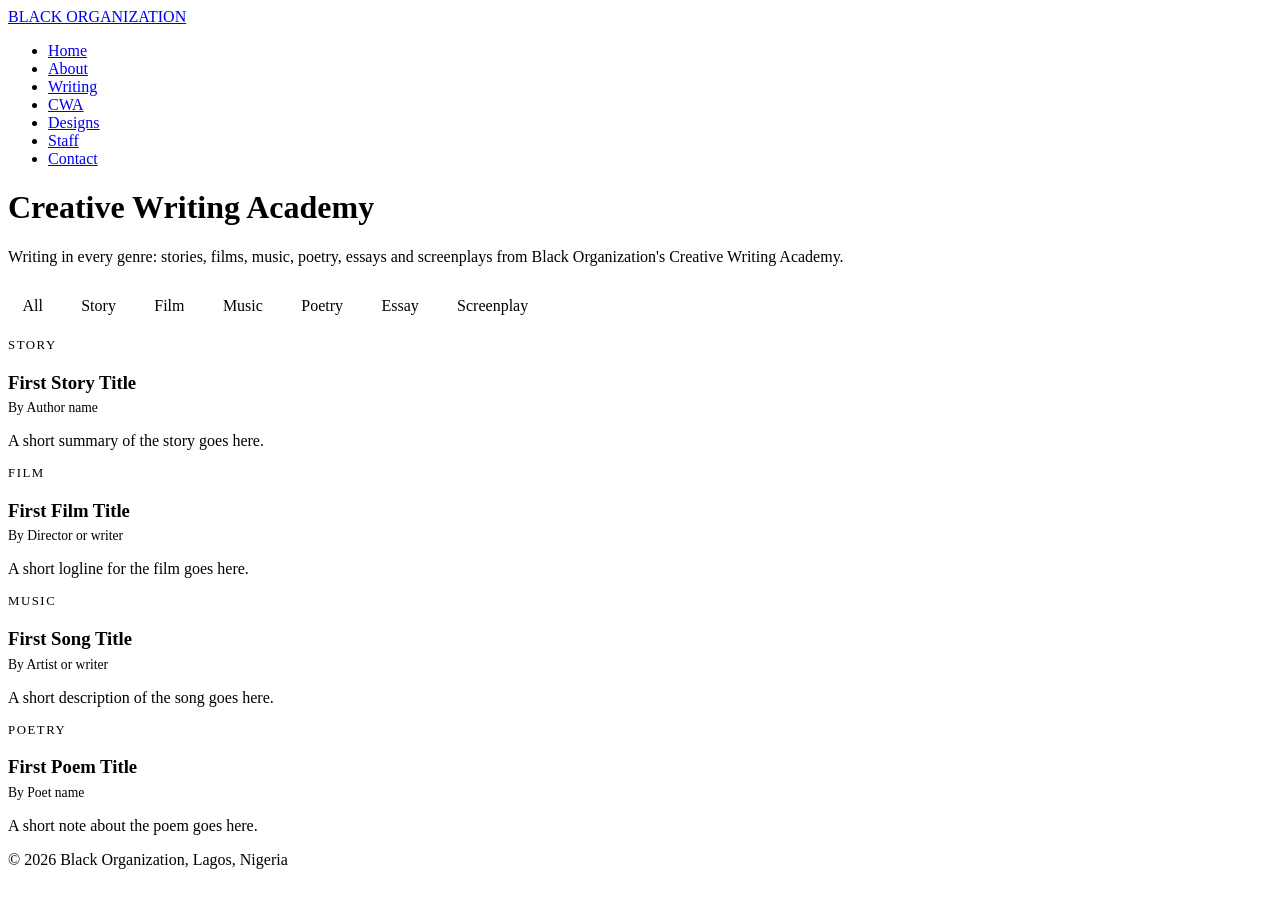
==== index.html @ ad95c4f0 "Add files via upload" ====
<!DOCTYPE html>
<html lang="en">
<head>
  <meta charset="UTF-8">
  <meta name="viewport" content="width=device-width, initial-scale=1.0">
  <meta name="description" content="Creative Writing Academy by Black Organization: stories, films, music, poetry, essays and screenplays.">
  <title>Creative Writing Academy | Black Organization</title>
  <link rel="stylesheet" href="index.css">
</head>
<body>
  <nav>
    <a class="brand" href="../index.html">BLACK ORGANIZATION</a>
    <ul>
      <li><a href="../index.html">Home</a></li>
      <li><a href="../about/">About</a></li>
      <li><a href="../writing/">Writing</a></li>
      <li><a href="./">CWA</a></li>
      <li><a href="../designs/">Designs</a></li>
      <li><a href="../staff/">Staff</a></li>
      <li><a href="../contact/">Contact</a></li>
    </ul>
  </nav>
  <main>
    <h1>Creative Writing Academy</h1>
    <p>Writing in every genre: stories, films, music, poetry, essays and screenplays from Black Organization's Creative Writing Academy.</p>
    <div class="genre-filters" id="genre-filters" role="group" aria-label="Filter by genre"></div>
    <section class="grid" id="works" aria-live="polite"></section>
    <p class="empty" id="empty" hidden>No work in this genre yet.</p>
  </main>
  <footer>&copy; 2026 Black Organization, Lagos, Nigeria</footer>
  <script src="index.js"></script>
</body>
</html>
---- index.css ----
@import url("../index.css");
.genre-filters{display:flex;flex-wrap:wrap;gap:.6rem;margin:1.5rem 0 1rem}
.genre-filters button{background:transparent;color:var(--ivory);border:1px solid var(--gold);padding:.45rem .9rem;border-radius:999px;font:inherit;cursor:pointer}
.genre-filters button[aria-pressed="true"],.genre-filters button:hover{background:var(--gold);color:var(--black)}
.work .genre{color:var(--gold-light);font-size:.8rem;text-transform:uppercase;letter-spacing:.12em;margin-bottom:.4rem}
.work h3{color:var(--gold-light);margin-bottom:.4rem}
.work .by{color:var(--muted);font-size:.85rem;margin-bottom:.6rem}
.empty{color:var(--muted);margin-top:1rem}
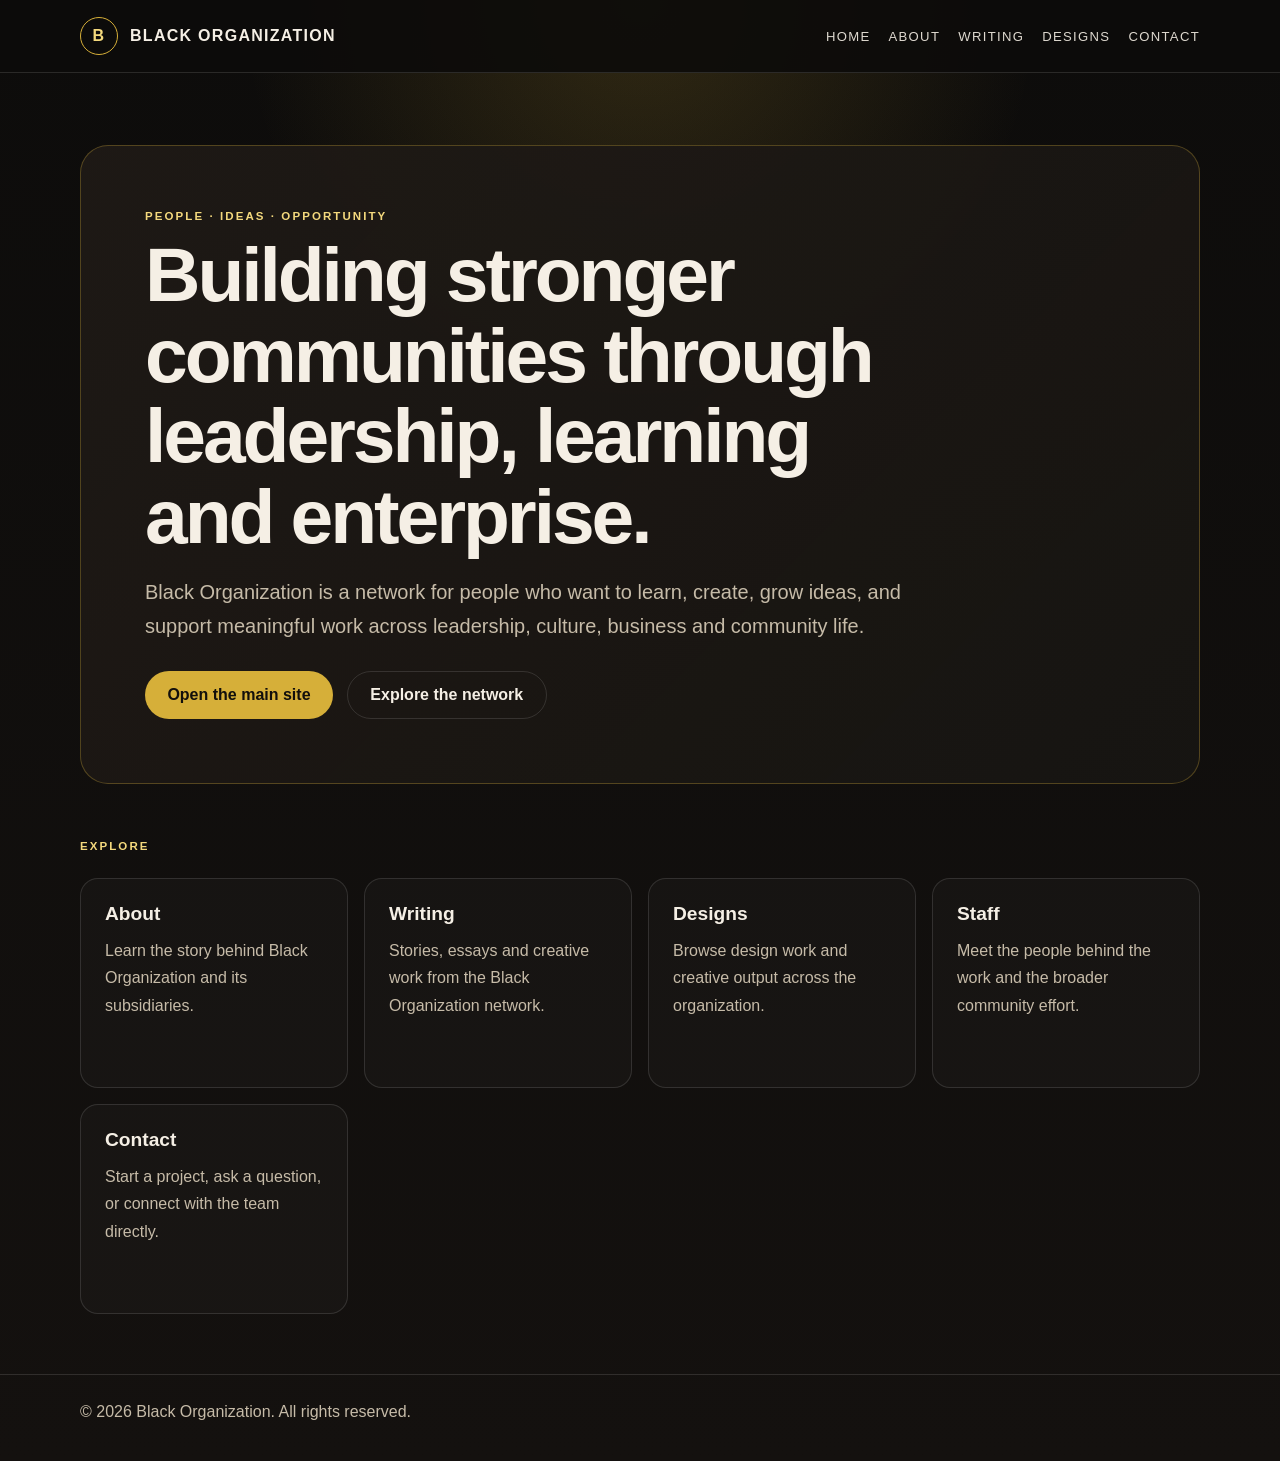
==== commit 6b9caa29: "Create a connected landing page for the static site and link the main organization pages together fo" ====
--- a/index.html
+++ b/index.html
@@ -1,33 +1,238 @@
 <!DOCTYPE html>
 <html lang="en">
-<head>
-  <meta charset="UTF-8">
-  <meta name="viewport" content="width=device-width, initial-scale=1.0">
-  <meta name="description" content="Creative Writing Academy by Black Organization: stories, films, music, poetry, essays and screenplays.">
-  <title>Creative Writing Academy | Black Organization</title>
-  <link rel="stylesheet" href="index.css">
-</head>
-<body>
-  <nav>
-    <a class="brand" href="../index.html">BLACK ORGANIZATION</a>
-    <ul>
-      <li><a href="../index.html">Home</a></li>
-      <li><a href="../about/">About</a></li>
-      <li><a href="../writing/">Writing</a></li>
-      <li><a href="./">CWA</a></li>
-      <li><a href="../designs/">Designs</a></li>
-      <li><a href="../staff/">Staff</a></li>
-      <li><a href="../contact/">Contact</a></li>
-    </ul>
-  </nav>
-  <main>
-    <h1>Creative Writing Academy</h1>
-    <p>Writing in every genre: stories, films, music, poetry, essays and screenplays from Black Organization's Creative Writing Academy.</p>
-    <div class="genre-filters" id="genre-filters" role="group" aria-label="Filter by genre"></div>
-    <section class="grid" id="works" aria-live="polite"></section>
-    <p class="empty" id="empty" hidden>No work in this genre yet.</p>
-  </main>
-  <footer>&copy; 2026 Black Organization, Lagos, Nigeria</footer>
-  <script src="index.js"></script>
-</body>
+  <head>
+    <meta charset="UTF-8" />
+    <meta name="viewport" content="width=device-width, initial-scale=1.0" />
+    <title>Black Organization</title>
+    <meta
+      name="description"
+      content="Black Organization brings together leadership, education, creative work, culture and community opportunity."
+    />
+    <style>
+      :root {
+        --bg: #0d0c0b;
+        --panel: #171512;
+        --gold: #d6af39;
+        --gold-soft: #f4d97d;
+        --ivory: #f5efe5;
+        --muted: #c6bba8;
+        --line: rgba(255,255,255,0.12);
+      }
+      * { box-sizing: border-box; }
+      body {
+        margin: 0;
+        min-height: 100vh;
+        background: radial-gradient(circle at top, rgba(214,175,57,0.18), transparent 25%),
+          linear-gradient(180deg, #0d0c0b 0%, #14110f 100%);
+        color: var(--ivory);
+        font-family: Arial, Helvetica, sans-serif;
+      }
+      a { color: inherit; text-decoration: none; }
+      .wrap {
+        width: min(1120px, calc(100% - 32px));
+        margin: 0 auto;
+      }
+      .topbar {
+        border-bottom: 1px solid var(--line);
+        background: rgba(13, 12, 11, 0.9);
+        position: sticky;
+        top: 0;
+        z-index: 10;
+      }
+      .nav {
+        display: flex;
+        align-items: center;
+        justify-content: space-between;
+        gap: 20px;
+        min-height: 72px;
+      }
+      .brand {
+        display: inline-flex;
+        align-items: center;
+        gap: 12px;
+        font-weight: 700;
+        letter-spacing: 0.08em;
+        text-transform: uppercase;
+      }
+      .brand-mark {
+        display: inline-grid;
+        place-items: center;
+        width: 38px;
+        height: 38px;
+        border: 1px solid var(--gold);
+        border-radius: 50%;
+        color: var(--gold-soft);
+      }
+      .links {
+        display: flex;
+        flex-wrap: wrap;
+        gap: 18px;
+        font-size: 0.82rem;
+        letter-spacing: 0.1em;
+        text-transform: uppercase;
+        opacity: 0.9;
+      }
+      .cta,
+      .secondary {
+        display: inline-flex;
+        align-items: center;
+        justify-content: center;
+        padding: 0.9rem 1.4rem;
+        border-radius: 999px;
+        font-weight: 700;
+      }
+      .cta {
+        background: var(--gold);
+        color: #120f0c;
+      }
+      .secondary {
+        border: 1px solid var(--line);
+        color: var(--ivory);
+      }
+      .hero {
+        padding: 72px 0 42px;
+      }
+      .hero-shell {
+        background: linear-gradient(135deg, rgba(31,26,22,0.95), rgba(23,21,18,0.92));
+        border: 1px solid rgba(214,175,57,0.3);
+        border-radius: 28px;
+        padding: clamp(28px, 5vw, 68px);
+      }
+      .eyebrow {
+        margin: 0 0 12px;
+        color: var(--gold-soft);
+        letter-spacing: 0.18em;
+        text-transform: uppercase;
+        font-size: 0.72rem;
+        font-weight: 700;
+      }
+      h1 {
+        margin: 0 0 18px;
+        font-size: clamp(2.7rem, 6vw, 5rem);
+        line-height: 1.05;
+        letter-spacing: -0.04em;
+        max-width: 760px;
+      }
+      .lead {
+        margin: 0;
+        max-width: 760px;
+        color: var(--muted);
+        font-size: clamp(1.1rem, 2vw, 1.25rem);
+        line-height: 1.7;
+      }
+      .hero-actions {
+        display: flex;
+        flex-wrap: wrap;
+        gap: 14px;
+        margin-top: 28px;
+      }
+      .grid {
+        display: grid;
+        grid-template-columns: repeat(auto-fit, minmax(220px, 1fr));
+        gap: 16px;
+        padding: 14px 0 30px;
+      }
+      .card {
+        background: rgba(255,255,255,0.025);
+        border: 1px solid var(--line);
+        border-radius: 18px;
+        padding: 24px;
+        min-height: 210px;
+      }
+      .card h3 {
+        margin: 0 0 12px;
+        font-size: 1.2rem;
+      }
+      .card p {
+        margin: 0;
+        color: var(--muted);
+        line-height: 1.7;
+      }
+      .section {
+        padding: 14px 0 30px;
+      }
+      footer {
+        border-top: 1px solid var(--line);
+        padding: 28px 0 40px;
+        color: var(--muted);
+      }
+      @media (max-width: 760px) {
+        .nav {
+          flex-direction: column;
+          align-items: flex-start;
+          justify-content: center;
+          padding: 16px 0;
+        }
+        .links {
+          gap: 12px 14px;
+        }
+      }
+    </style>
+  </head>
+  <body>
+    <header class="topbar">
+      <div class="wrap nav">
+        <a class="brand" href="./" aria-label="Black Organization home">
+          <span class="brand-mark">B</span>
+          <span>Black Organization</span>
+        </a>
+        <nav class="links" aria-label="Main navigation">
+          <a href="./">Home</a>
+          <a href="./black-organization/about/">About</a>
+          <a href="./black-organization/writing/">Writing</a>
+          <a href="./black-organization/designs/">Designs</a>
+          <a href="./black-organization/contact/">Contact</a>
+        </nav>
+      </div>
+    </header>
+
+    <main class="wrap">
+      <section class="hero">
+        <div class="hero-shell">
+          <p class="eyebrow">People · Ideas · Opportunity</p>
+          <h1>Building stronger communities through leadership, learning and enterprise.</h1>
+          <p class="lead">
+            Black Organization is a network for people who want to learn, create, grow ideas,
+            and support meaningful work across leadership, culture, business and community life.
+          </p>
+          <div class="hero-actions">
+            <a class="cta" href="./black-organization/">Open the main site</a>
+            <a class="secondary" href="./black-organization/#ecosystem">Explore the network</a>
+          </div>
+        </div>
+      </section>
+
+      <section class="section" aria-labelledby="portal-title">
+        <p class="eyebrow" id="portal-title">Explore</p>
+        <div class="grid">
+          <article class="card">
+            <h3><a href="./black-organization/about/">About</a></h3>
+            <p>Learn the story behind Black Organization and its subsidiaries.</p>
+          </article>
+          <article class="card">
+            <h3><a href="./black-organization/writing/">Writing</a></h3>
+            <p>Stories, essays and creative work from the Black Organization network.</p>
+          </article>
+          <article class="card">
+            <h3><a href="./black-organization/designs/">Designs</a></h3>
+            <p>Browse design work and creative output across the organization.</p>
+          </article>
+          <article class="card">
+            <h3><a href="./black-organization/staff/">Staff</a></h3>
+            <p>Meet the people behind the work and the broader community effort.</p>
+          </article>
+          <article class="card">
+            <h3><a href="./black-organization/contact/">Contact</a></h3>
+            <p>Start a project, ask a question, or connect with the team directly.</p>
+          </article>
+        </div>
+      </section>
+    </main>
+
+    <footer>
+      <div class="wrap">
+        © 2026 Black Organization. All rights reserved.
+      </div>
+    </footer>
+  </body>
 </html>
